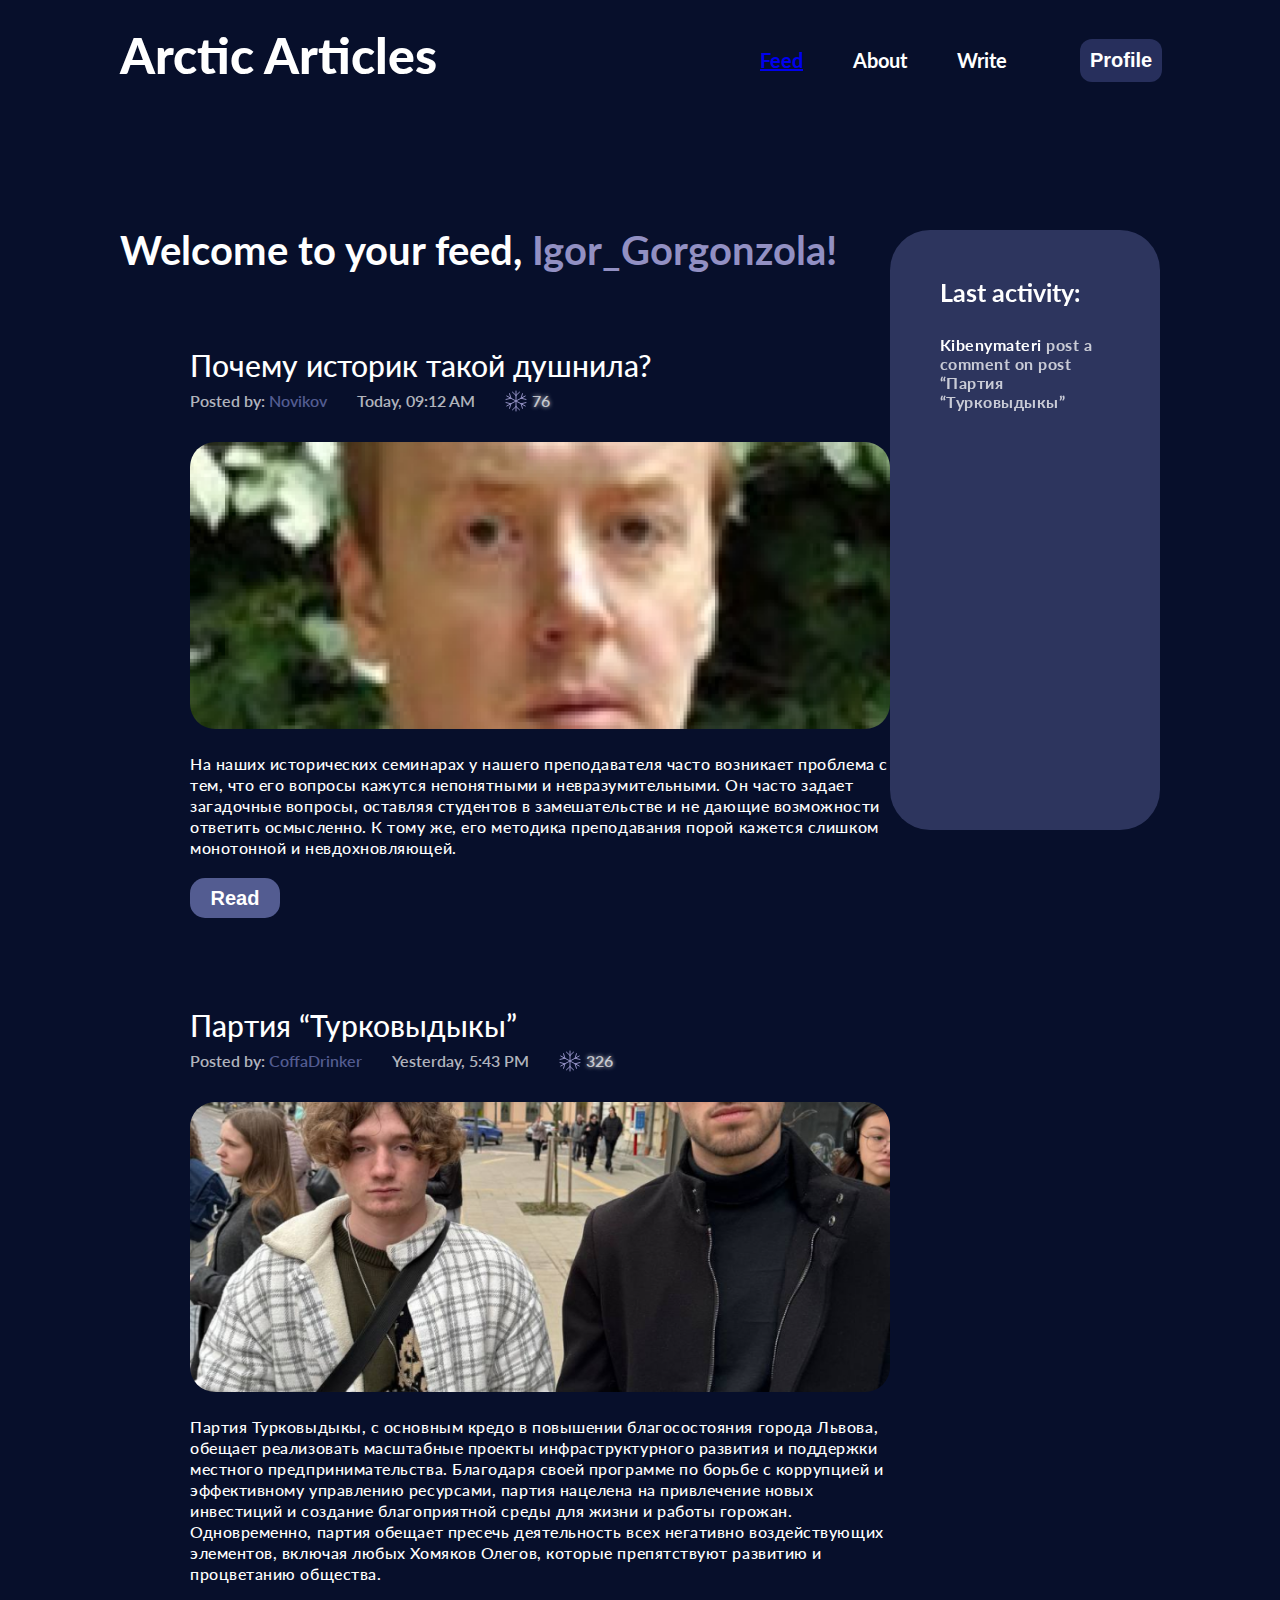
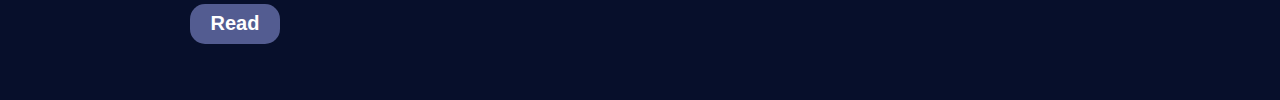
==== feed.html @ 3b48ca1b "Verstka final" ====
<!DOCTYPE html>
<html lang="en">

<head>
	<meta charset="UTF-8">
	<meta name="viewport" content="width=device-width, initial-scale=1.0">
	<title>Document</title>
	<link rel="stylesheet" href="css/main.css">
	<link rel="stylesheet" href="css/reset.css">
	<link rel="preconnect" href="https://fonts.googleapis.com">
	<link rel="preconnect" href="https://fonts.gstatic.com" crossorigin>
	<link href="https://fonts.googleapis.com/css2?family=Lato:wght@400;700;900&display=swap" rel="stylesheet">
</head>

<body>
	<div class="wrapper">
		<header>
			<div class="header--content">
				<a class="name" href="#">Arctic Articles</a>
				<ul class="header--nav">
					<li> <a href="/feed.html">Feed</a></li>
					<li>About</li>
					<li>Write</li>
				</ul>
				<div class="header--buttons">
					<button class="profile--button">Profile</button>
				</div>
			</div>
		</header>
		<div class="mainpage--content">
			<div class="posts">
				<p class="welcome">Welcome to your feed,
					<span class="username">Igor_Gorgonzola!</span>
				</p>
				<div class="post">
					<div class="post-content">
						<p class="post--name">Почему историк такой душнила?</p>
						<div class="post-info">
							<p class="posted--by">Posted by: <a href="#" class="name">Novikov</a></p>
							<p class="time">Today, 09:12 AM</p>
							<div class="likes">
								<svg xmlns="http://www.w3.org/2000/svg" width="22" height="22" viewBox="0 0 22 22" fill="none">
									<path
										d="M11 16.5556L7.44054 19.8889M11 16.5556L14.5595 19.8889M11 16.5556V11M11 16.5556V21M11 11V5.44444M11 11L5.86233 8.22217M11 11L16.1376 13.7777M11 11L5.86233 13.7777M11 11L16.1376 8.22217M11 5.44444L7.44054 2.11111M11 5.44444L14.5595 2.11111M11 5.44444V1M5.86233 8.22217L1 9.44222M5.86233 8.22217L4.55947 3.66874M5.86233 8.22217L1.75227 6M16.1376 13.7777L17.4405 18.3311M16.1376 13.7777L21 12.5577M16.1376 13.7777L20.2479 16M5.86233 13.7777L4.55947 18.3311M5.86233 13.7777L1 12.5577M5.86233 13.7777L1.75227 16M16.1376 8.22217L21 9.44222M16.1376 8.22217L17.4405 3.66874M16.1376 8.22217L20.2479 6"
										stroke="#9290C3" stroke-linecap="round" stroke-linejoin="round" />
								</svg>
								<p class="like">76</p>
							</div>
						</div>
						<div class="post--description">
							<img src="img/history.png" alt="" class="post--img" alt="">
							<p>На наших исторических семинарах у нашего преподавателя часто возникает проблема с тем, что его
								вопросы
								кажутся
								непонятными и невразумительными. Он часто задает загадочные вопросы, оставляя студентов в
								замешательстве
								и
								не дающие
								возможности ответить осмысленно. К тому же, его методика преподавания порой кажется слишком монотонной
								и
								невдохновляющей.</p>
						</div>
						<button class="read--button">Read</button>
					</div>
				</div>
				<div class="post">
					<div class="post-content">
						<p class="post--name">Партия “Турковыдыкы”</p>
						<div class="post-info">
							<p class="posted--by">Posted by: <a href="#" class="name">CoffaDrinker</a></p>
							<p class="time">Yesterday, 5:43 PM</p>
							<div class="likes">
								<svg xmlns="http://www.w3.org/2000/svg" width="22" height="22" viewBox="0 0 22 22" fill="none">
									<path
										d="M11 16.5556L7.44054 19.8889M11 16.5556L14.5595 19.8889M11 16.5556V11M11 16.5556V21M11 11V5.44444M11 11L5.86233 8.22217M11 11L16.1376 13.7777M11 11L5.86233 13.7777M11 11L16.1376 8.22217M11 5.44444L7.44054 2.11111M11 5.44444L14.5595 2.11111M11 5.44444V1M5.86233 8.22217L1 9.44222M5.86233 8.22217L4.55947 3.66874M5.86233 8.22217L1.75227 6M16.1376 13.7777L17.4405 18.3311M16.1376 13.7777L21 12.5577M16.1376 13.7777L20.2479 16M5.86233 13.7777L4.55947 18.3311M5.86233 13.7777L1 12.5577M5.86233 13.7777L1.75227 16M16.1376 8.22217L21 9.44222M16.1376 8.22217L17.4405 3.66874M16.1376 8.22217L20.2479 6"
										stroke="#9290C3" stroke-linecap="round" stroke-linejoin="round" />
								</svg>
								<p class="like">326</p>
							</div>
						</div>
						<div class="post--description">
							<img src="img/tyrko.png" alt="" class="post--img" alt="">
							<p>Партия Турковыдыкы, с основным кредо в повышении благосостояния города Львова, обещает реализовать
								масштабные проекты
								инфраструктурного развития и поддержки местного предпринимательства. Благодаря своей программе по борьбе
								с коррупцией и
								эффективному управлению ресурсами, партия нацелена на привлечение новых инвестиций и создание
								благоприятной среды для
								жизни и работы горожан. Одновременно, партия обещает пресечь деятельность всех негативно воздействующих
								элементов,
								включая любых Хомяков Олегов, которые препятствуют развитию и процветанию общества.</p>
						</div>
						<button class="read--button">Read</button>
					</div>
				</div>
			</div>
			<div class="lastactivity--block">
				<div class="lastactivity--content">
					<p class="block--name">Last activity:</p>
					<p class="lastactivity--info"><a class="username">Kibenymateri</a> post a comment on post “Партия
						“Турковыдыкы”
					</p>
				</div>
			</div>
		</div>
	</div>
</body>
---- css/main.css ----
body {
  background-color: #070f2b;
  color: #fff;
}

.wrapper {
  font-family: 'Lato', sans-serif;
  padding: 30px 120px 30px 120px;
}

.header--content {
  display: flex;
  justify-content: space-between;
  align-items: center;
}
.header--content .name {
  text-decoration: none;
  color: #fff;
  font-size: 50px;
  font-weight: 900;
  transition: all 0.3s ease;
}
.header--content .name:hover {
  text-shadow: 0px 0px 5px;
}
.header--content .header--nav {
  align-items: center;
  margin-top: 10px;
  font-weight: 700;
  font-size: 20px;
  display: flex;
  gap: 50px;
  margin-left: 250px;
}
.header--content .header--nav li {
  cursor: pointer;
  transition: all 0.3s ease;
  position: relative;
}
.header--content .header--nav li:hover {
  text-shadow: 0 0 5px;
}
.header--content .header--nav li:hover::before {
  width: 100%;
}
.header--content .header--nav li::before {
  content: '';
  position: absolute;
  left: 0;
  bottom: -2px;
  width: 0;
  height: 1.5px;
  background-color: #fff;
  transition: width 0.35s;
  box-shadow: 0 0 5px;
}
.header--content .header--buttons {
  margin-top: 10px;
  display: flex;
  align-items: center;
  height: 30px;
  width: 80px;
}
.header--content .header--buttons .profile--button {
  font-size: 20px;
  font-weight: 700;
  border-radius: 12px;
  padding: 7px;
  background-color: #2d3565da;
  padding: 10px;
  color: #fff;
  border: none;
  cursor: pointer;
  transition: all 0.3s ease;
}
.header--content .header--buttons .profile--button:hover {
  text-shadow: 0 0 5px;
  font-size: 21px;
}

.mainpage--content {
  display: flex;
  justify-content: space-between;
  margin-top: 150px;
}
.mainpage--content .posts .welcome {
  font-size: 40px;
  font-weight: 700;
  margin-bottom: 80px;
}
.mainpage--content .posts .welcome .username {
  color: #9290c3;
}
.mainpage--content .posts .post {
  width: 700px;
  height: 600px;
  margin-left: 70px;
  margin-bottom: 60px;
}
.mainpage--content .posts .post .post--name {
  font-size: 30px;
  font-weight: 500;
  margin-bottom: 10px;
}
.mainpage--content .posts .post .post-content .post-info {
  font-size: 16px;
  font-weight: 600;
  display: flex;
  gap: 30px;
  align-items: center;
  margin-bottom: 30px;
  color: rgba(255, 255, 255, 0.7);
}
.mainpage--content .posts .post .post-content .post-info .name {
  text-decoration: none;
  color: #535c91;
  transition: all 0.3s ease;
  position: relative;
}
.mainpage--content .posts .post .post-content .post-info .name:hover {
  text-shadow: 0 0 5px;
}
.mainpage--content .posts .post .post-content .post-info .name:hover::before {
  width: 100%;
}
.mainpage--content .posts .post .post-content .post-info .name::before {
  content: '';
  position: absolute;
  left: 0;
  bottom: -2px;
  width: 0;
  height: 1.5px;
  background-color: #535c91;
  transition: width 0.35s;
  box-shadow: 0 0 5px;
}
.mainpage--content .posts .post .post-content .post-info .likes {
  gap: 5px;
  display: flex;
  align-items: center;
  text-shadow: 0px 0px 4px rgba(255, 255, 255, 0.8);
  color: rgba(255, 255, 255, 0.7);
}
.mainpage--content .posts .post .post-content .post--description {
  font-weight: 500;
  font-size: 16px;
  line-height: 21px;
  letter-spacing: 0.54px;
  margin-bottom: 20px;
}
.mainpage--content .posts .post .post-content .post--description .post--img {
  width: 100%;
  margin-bottom: 20px;
  border-radius: 25px;
}
.mainpage--content .posts .post .post-content .read--button {
  color: #fff;
  font-size: 20px;
  background-color: #535c91;
  border-radius: 15px;
  height: 40px;
  width: 90px;
  font-weight: 700;
  border: none;
  cursor: pointer;
  transition: all 0.2s ease;
}
.mainpage--content .posts .post .post-content .read--button:hover {
  background-color: #3f466d;
}
.mainpage--content .lastactivity--block {
  width: 350px;
  height: 500px;
  border-radius: 40px;
  background-color: rgba(83, 92, 145, 0.5);
  position: sticky;
  top: 0;
  padding: 50px;
}
.mainpage--content .lastactivity--block .lastactivity--content .block--name {
  font-weight: 700;
  font-size: 25px;
  margin-bottom: 30px;
}
.mainpage--content .lastactivity--block .lastactivity--content .lastactivity--info {
  font-weight: 700;
  font-size: 16px;
  color: rgba(255, 255, 255, 0.75);
  line-height: normal;
  letter-spacing: 0.48px;
}
.mainpage--content .lastactivity--block .lastactivity--content .lastactivity--info .username {
  color: #fff;
}
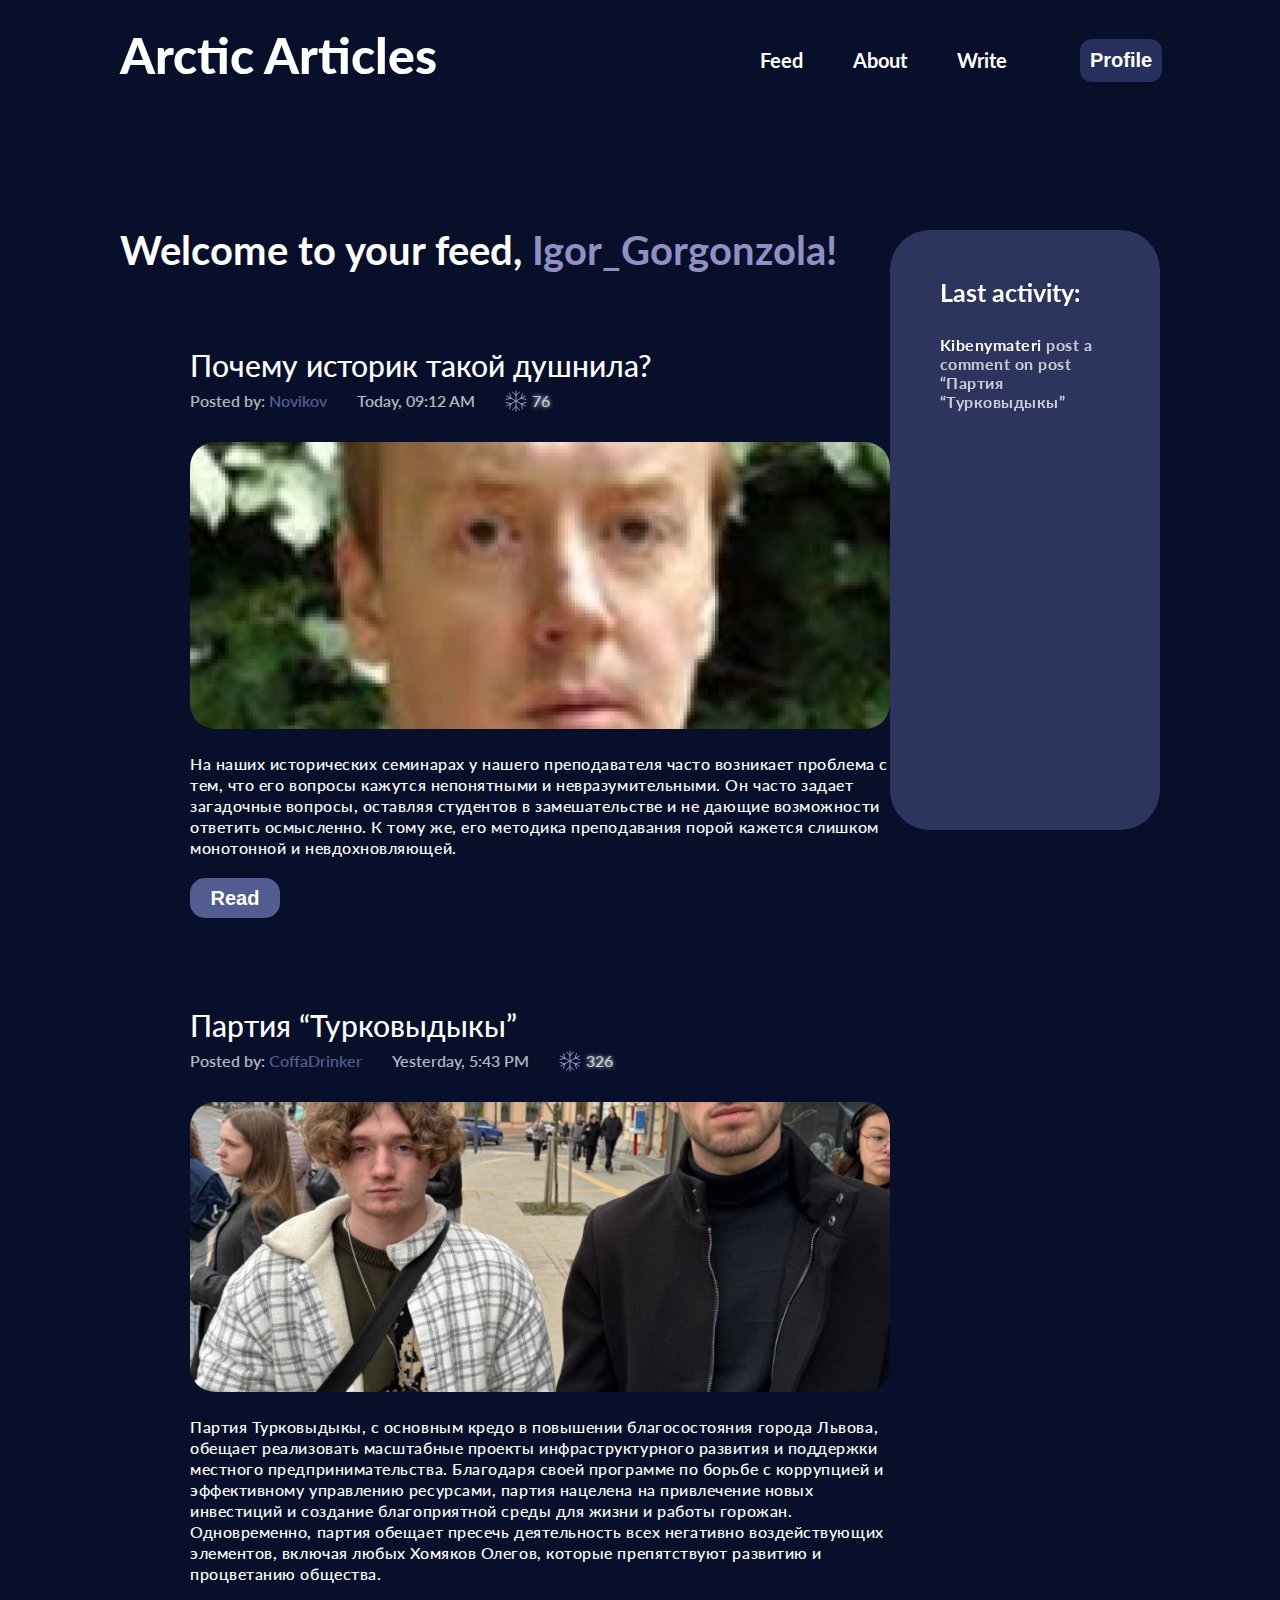
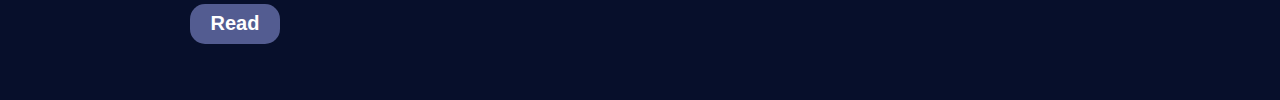
==== commit 9b59560d: "mend" ====
--- a/feed.html
+++ b/feed.html
@@ -18,7 +18,7 @@
 			<div class="header--content">
 				<a class="name" href="#">Arctic Articles</a>
 				<ul class="header--nav">
-					<li> <a href="/feed.html">Feed</a></li>
+					<li>Feed</li>
 					<li>About</li>
 					<li>Write</li>
 				</ul>
